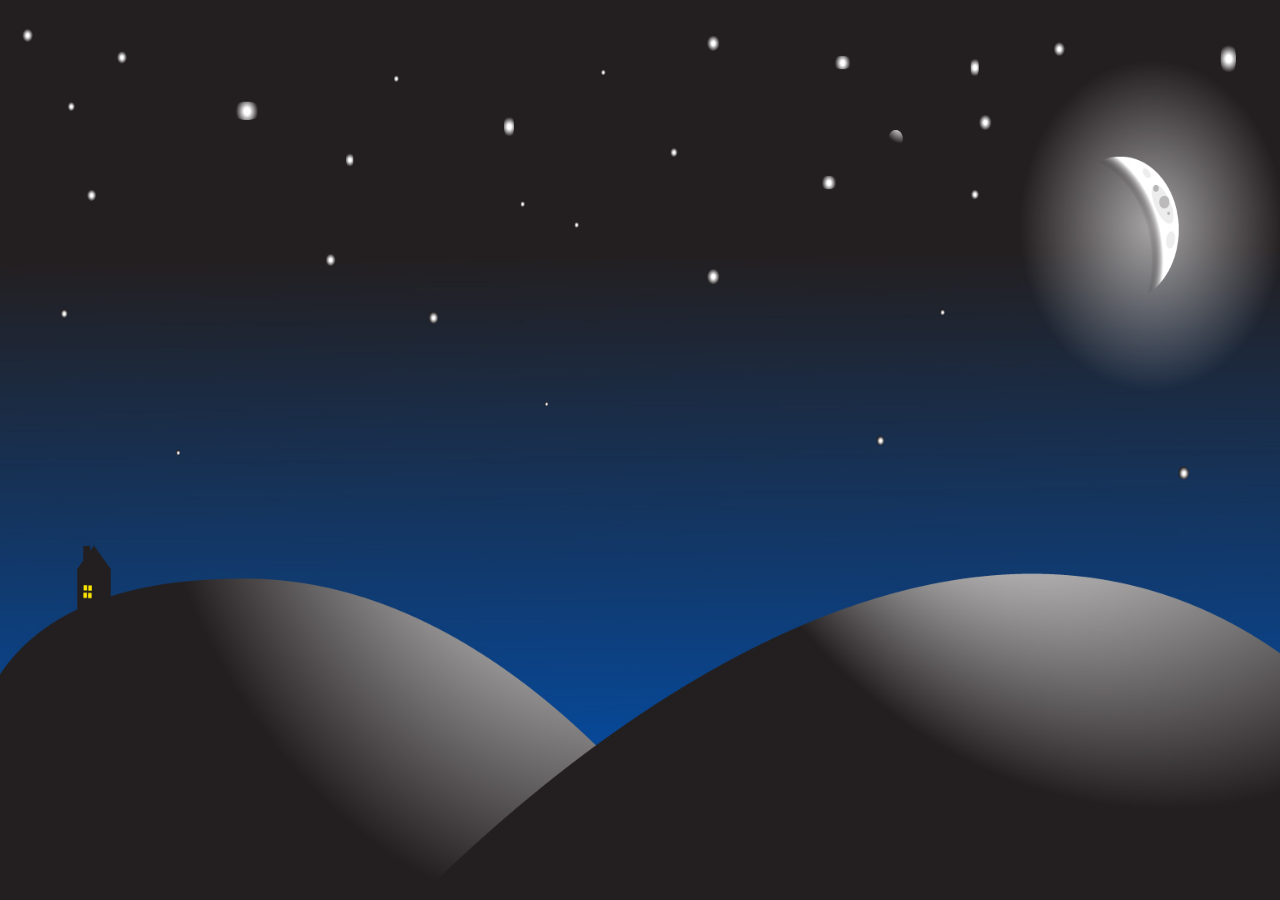
==== drawingMachine.html @ bd9ac189 "starting screen update" ====
<!DOCTYPE html>
<html><head>
    <script src="p5.js"></script>
    <script src="p5.dom.min.js"></script>
    <script src="p5.sound.min.js"></script>
    <link rel="stylesheet" type="text/css" href="style.css">
    <meta charset="utf-8">

  </head>

  <body>



<!-- <h1>Drawing machine </h1> -->
<!-- <h3> hit  's' to save image</h3> -->

<script src="sketch.js"></script>

</body></html>
---- style.css ----
html,{

  margin: 0;
  padding: 0;
}
 /* body {

   margin: 100px auto 0 auto;
   width: 80%;
   text-align: center;
   font-family: times, serif; font-size:14pt; font-style:italic
      color: white
 }*/
canvas {
  margin: auto;
top: 0;
left:0;
position: absolute;
z-index: -1;

}
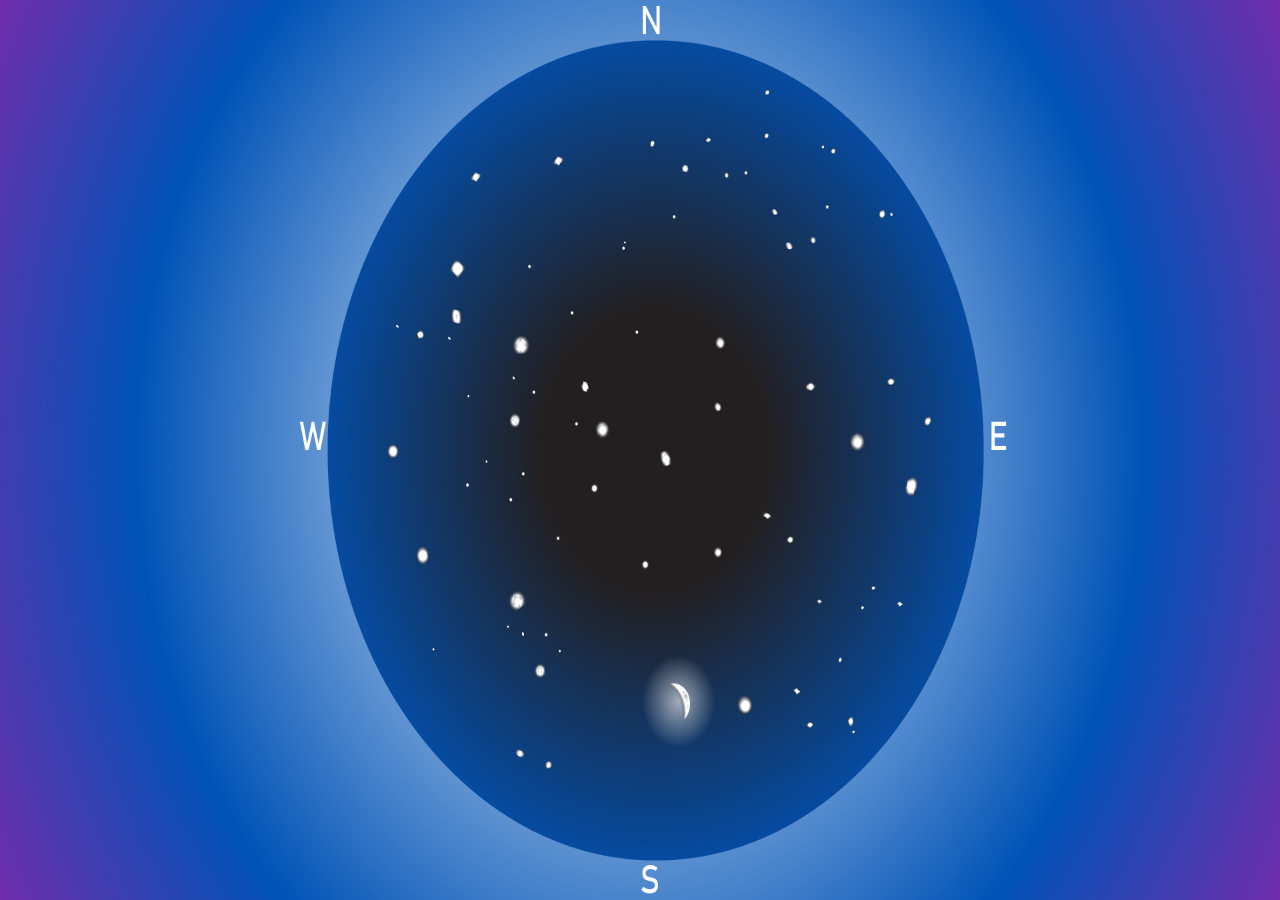
==== commit d61487eb: "html update" ====
--- a/drawingMachine.html
+++ b/drawingMachine.html
@@ -3,7 +3,7 @@
     <script src="p5.js"></script>
     <script src="p5.dom.min.js"></script>
     <script src="p5.sound.min.js"></script>
-    <link rel="stylesheet" type="text/css" href="style.css">
+    <link rel="stylesheet" type="text/css" href="drawingMachine.css">
     <meta charset="utf-8">
 
   </head>
--- a/drawingMachine.css
+++ b/drawingMachine.css
@@ -0,0 +1,21 @@
+html,{
+
+  margin: 0;
+  padding: 0;
+}
+ /* body {
+
+   margin: 100px auto 0 auto;
+   width: 80%;
+   text-align: center;
+   font-family: times, serif; font-size:14pt; font-style:italic
+      color: white
+ }*/
+canvas {
+  margin: auto;
+top: 0;
+left:0;
+position: absolute;
+z-index: -1;
+
+}
